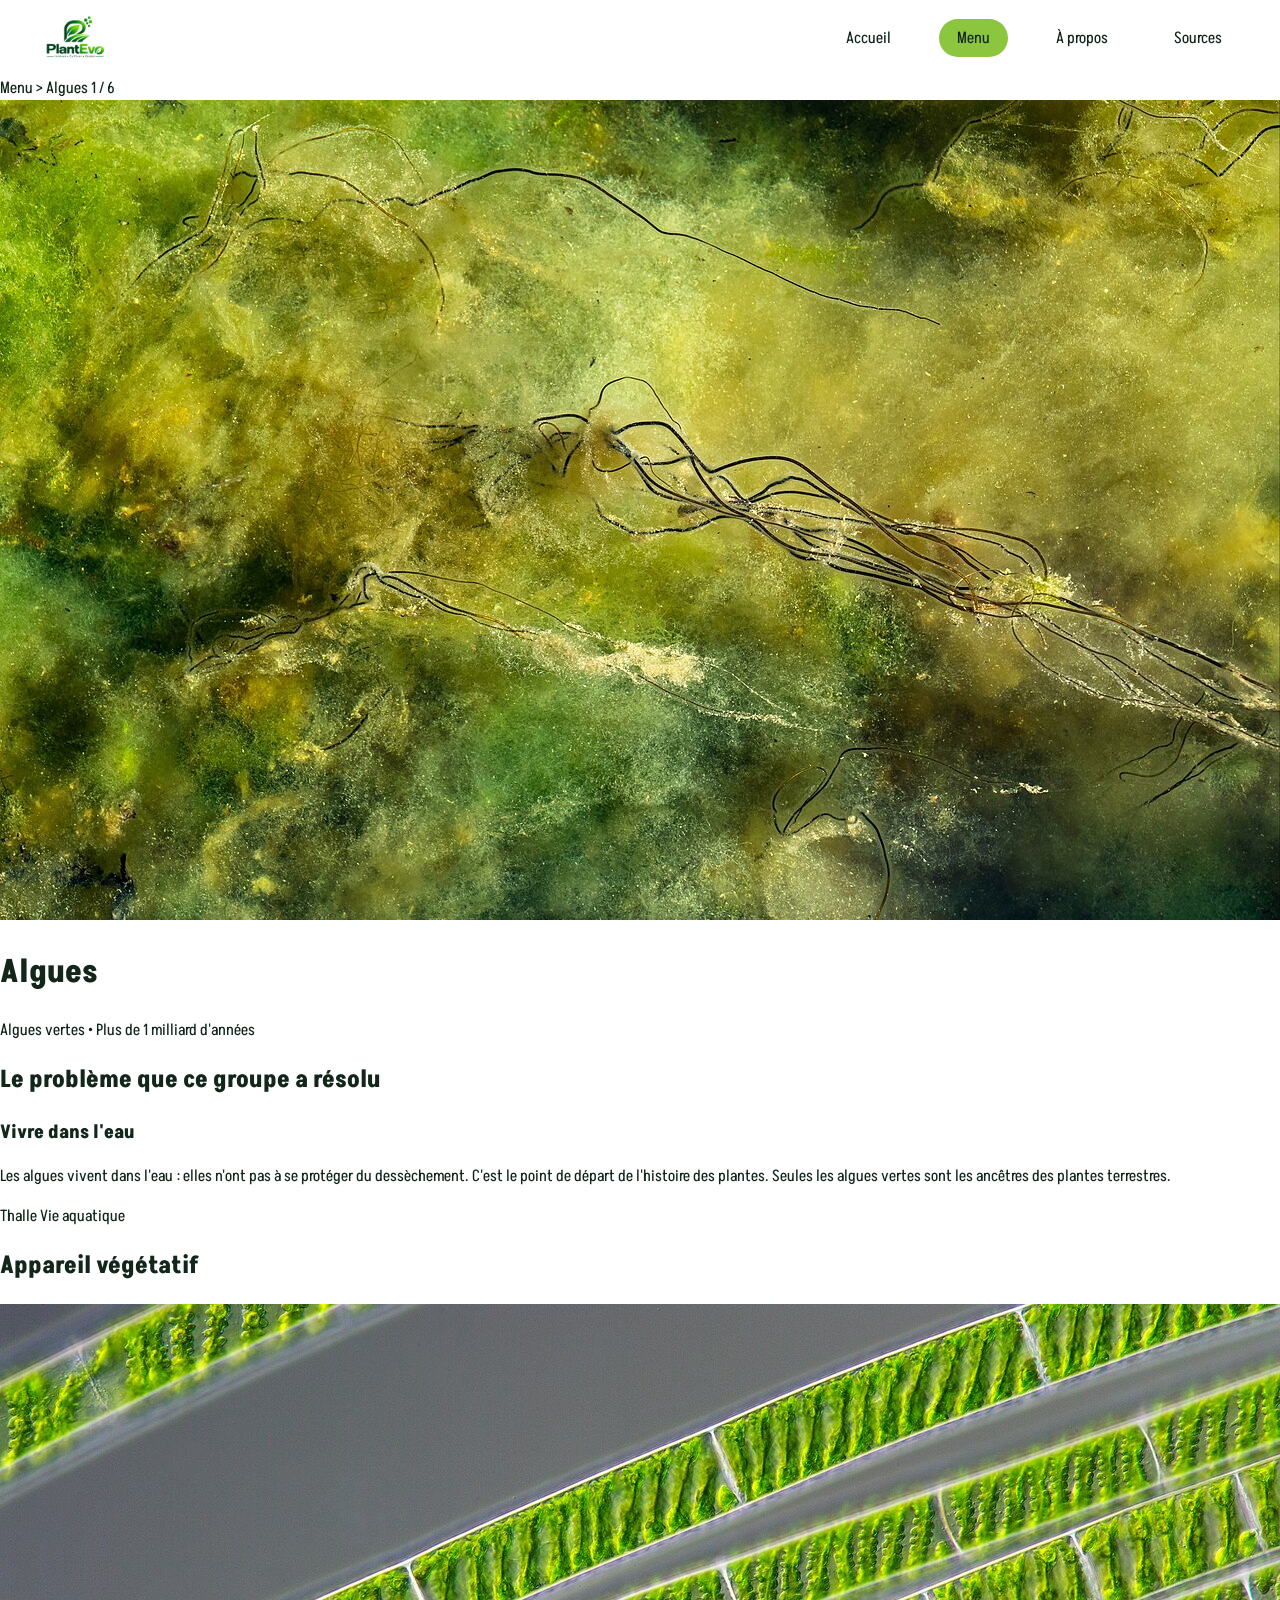
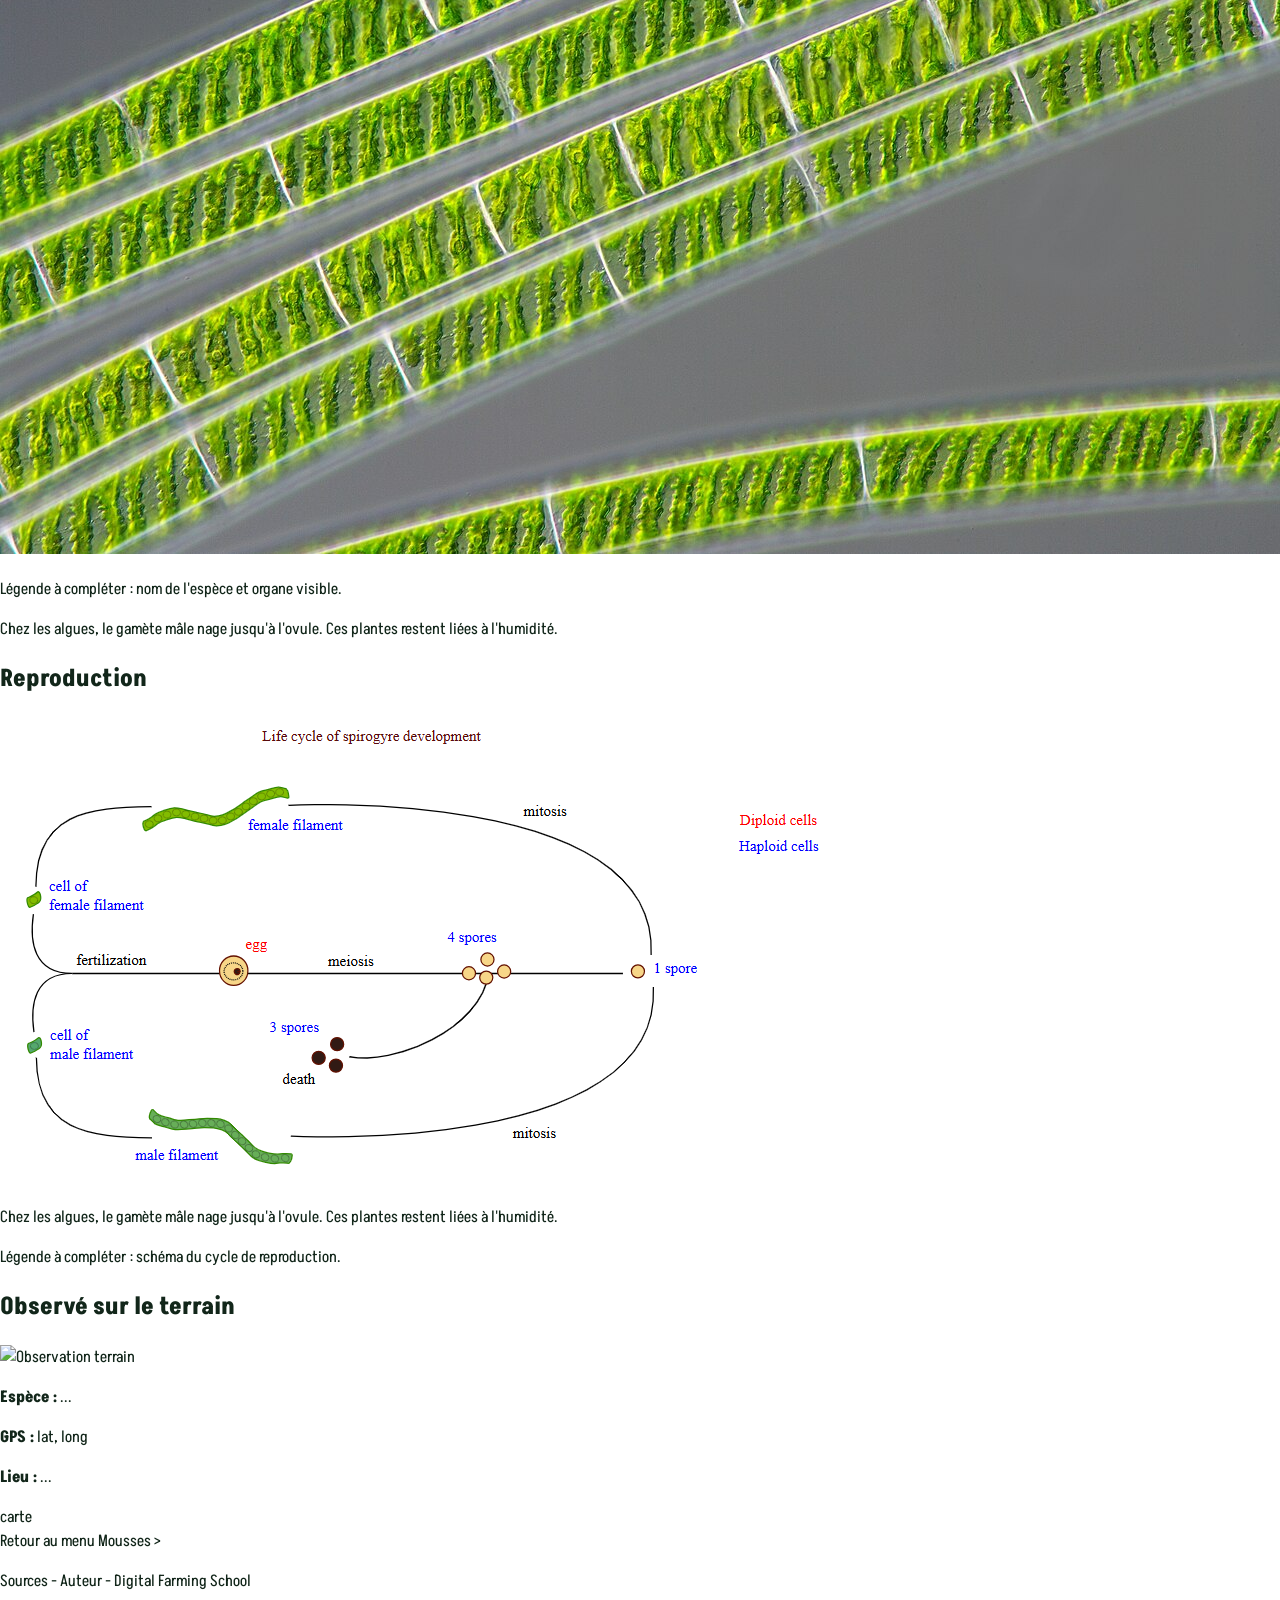
==== pages/algues.html @ 65aac715 "Création de la page des Algues (html) et ajout de style (header)" ====
<!DOCTYPE html>
<html lang="fr">
<head>
    <meta charset="UTF-8">
    <meta name="viewport" content="width=device-width, initial-scale=1.0">
    <title>PlantEvo Viewer - Algues</title>
    <link rel="stylesheet" href="../css/style.css"/>
    <link href="https://fonts.googleapis.com/css2?family=Akshar:wght@300;400;500;600;700&display=swap" rel="stylesheet">
</head>
<body>
    <header class="entete">
        <a href="../index.html" class="logo">
            <img src="../image/accueil/Logo éco-agritech PlantEvo transparent.png" alt="PlantEvo">
        </a>
        <nav class="navigation">
            <ul class="nav_barre">
                <li><a href="../index.html">Accueil</a></li>
                <li><a href="../index.html#menu" aria-current="page">Menu</a></li>
                <li><a href="../index.html#a_propos">À propos</a></li>
                <li><a href="../index.html#sources">Sources</a></li>
            </ul>
        </nav>
    </header>
    <div class="bandeau-ariane">
        <div class="entete-ariane">
            <span class="chemin-navigation">Menu > Algues</span>
            <span class="compteur-etape">1 / 6</span>
        </div>
    </div>
    <div class="banniere-detail">
        <img src="../image/algues/algues.jpg" alt="Algues" class="image-fond-detail">
        <div class="contenu-banniere-detail">
            <h1>Algues</h1>
            <p>Algues vertes • Plus de 1 milliard d'années</p>
        </div>
    </div>
    <main class="conteneur-page-detail">
        <section class="section-detail">
            <h2>Le problème que ce groupe a résolu</h2>
            <h3>Vivre dans l'eau</h3>
            <div class="grille-probleme">
                <p class="texte-explicatif">
                    Les algues vivent dans l'eau : elles n'ont pas à se protéger du dessèchement. C'est le point de départ de l'histoire des plantes. Seules les algues vertes sont les ancêtres des plantes terrestres.
                </p>
                <div class="liste-badges-droite">
                    <span class="badge-vert-plein">Thalle</span>
                    <span class="badge-vert-plein">Vie aquatique</span>
                </div>
            </div>
        </section>
        <section class="section-detail">
            <h2>Appareil végétatif</h2>
            <div class="carte-illustration">
                <img src="../image/algues/thalle.jpg" alt="Appareil végétatif des algues" class="image-illustration">
            </div>
            <p class="legende-image">Légende à compléter : nom de l'espèce et organe visible.</p>
            <p class="texte-explicatif texte-marge">
                Chez les algues, le gamète mâle nage jusqu'à l'ovule. Ces plantes restent liées à l'humidité.
            </p>
        </section>
        <section class="section-detail">
            <h2>Reproduction</h2>
            <div class="grille-reproduction">
                <div class="carte-illustration-reproduction">
                    <img src="../image/algues/cycle-reproducteur-algue.png" alt="Reproduction des algues" class="image-illustration">
                </div>
                <p class="texte-explicatif">
                    Chez les algues, le gamète mâle nage jusqu'à l'ovule. Ces plantes restent liées à l'humidité.
                </p>
            </div>
            <p class="legende-image legende-marge">Légende à compléter : schéma du cycle de reproduction.</p>
        </section>
        <section class="section-detail">
            <h2>Observé sur le terrain</h2>
            <div class="grille-terrain">
                <div class="carte-illustration">
                    <img src="../image/accueil/algues.jpg" alt="Observation terrain" class="image-illustration">
                </div>
                <div class="carte-infos-terrain">
                    <p><strong>Espèce :</strong> ...</p>
                    <p><strong>GPS :</strong> lat, long</p>
                    <p><strong>Lieu :</strong> ...</p>
                </div>
            </div>
            <div class="carte-fictive-bleue">
                <span>carte</span>
            </div>
        </section>
    </main>
    <footer class="pied-page">
        <div class="liens-navigation-bas">
            <a href="../index.html#menu" class="bouton-bas">Retour au menu</a>
            <a href="mousses.html" class="bouton-bas">Mousses &gt;</a>
        </div>
        <p>
            <span>Sources</span> - 
            <span>Auteur</span> - 
            <span>Digital Farming School</span>
        </p>
    </footer>
</body>
</html>
---- css/style.css ----
html {
    scroll-behavior: smooth;
    scroll-padding-top: 90px;
}
body {
    font-family: "Akshar", sans-serif;
    color: #12261A;
    line-height: 1.5;
    margin: 0;
    padding: 0;
}
a {
    text-decoration: none;
    color: inherit;
}
.entete {
    display: flex;
    position: sticky;
    background-color: white;
    top: 0;
    z-index: 1000;
    justify-content: space-between;
    align-items: center;
    padding: 15px 40px;
}
.logo {
    display: flex;
    align-items: center;
}
.logo img {
    width: auto;
    height: 46px;
    object-fit: contain;
}
.navigation {
    display: flex;
}
.nav_barre a {
    padding: 8px 18px;
    border-radius: 50px;
    transition: background-color 0.25s ease, color 0.25s ease; 
}
.nav_barre {
    display: flex;
    list-style: none;
    gap: 30px;
    align-items: center;
    margin: 0;
    padding: 0;
}
.nav_barre a:hover {
    background-color: #eef5e6;
    border-radius: 50px;
}
.nav_barre a[aria-current] {
    background-color: #8CC63E;
    border-radius: 50px;
}
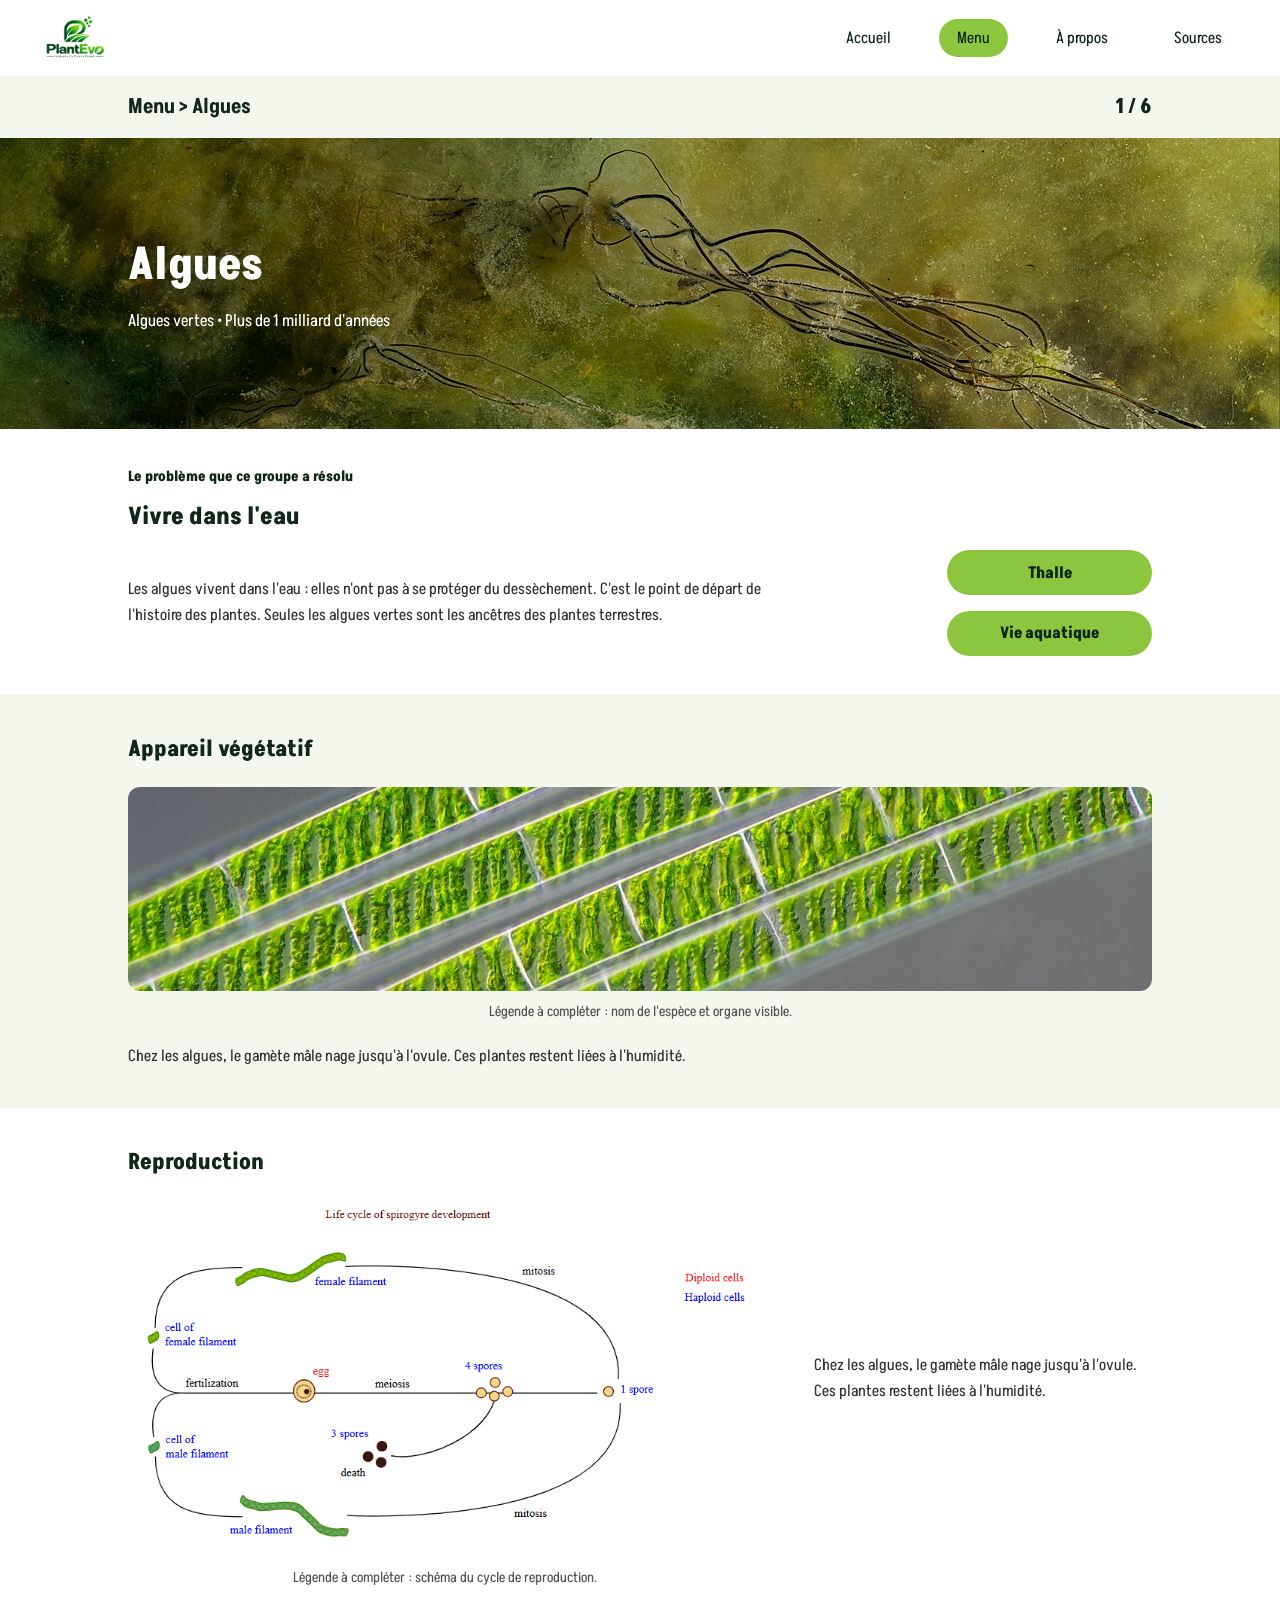
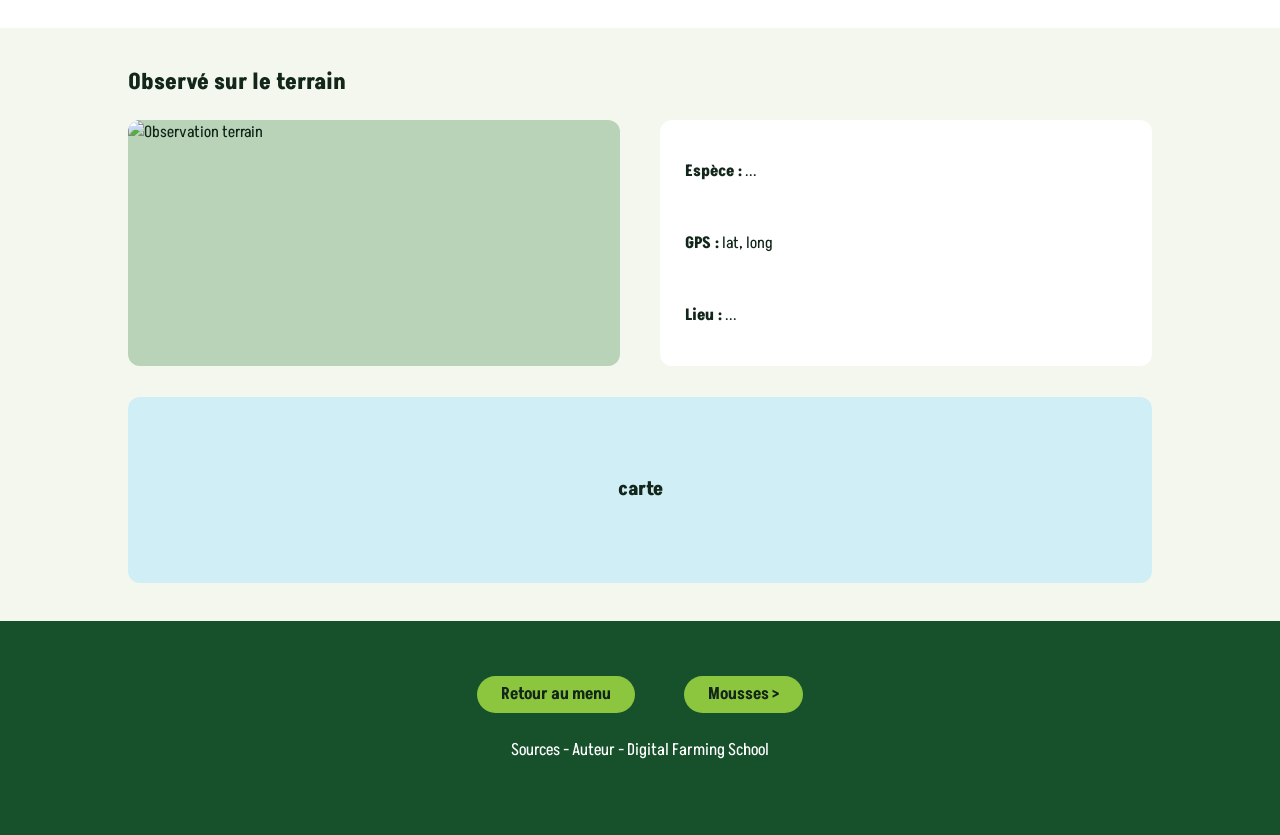
==== commit caa674f8: "Ajout de style (style.css)" ====
--- a/pages/algues.html
+++ b/pages/algues.html
@@ -23,7 +23,7 @@
     </header>
     <div class="bandeau-ariane">
         <div class="entete-ariane">
-            <span class="chemin-navigation">Menu > Algues</span>
+            <span class="chemin-navigation"><a href="../index.html#menu">Menu</a> &gt; Algues</span>
             <span class="compteur-etape">1 / 6</span>
         </div>
     </div>
@@ -35,7 +35,7 @@
         </div>
     </div>
     <main class="conteneur-page-detail">
-        <section class="section-detail">
+        <section class="section-simple">
             <h2>Le problème que ce groupe a résolu</h2>
             <h3>Vivre dans l'eau</h3>
             <div class="grille-probleme">
@@ -90,7 +90,7 @@
     <footer class="pied-page">
         <div class="liens-navigation-bas">
             <a href="../index.html#menu" class="bouton-bas">Retour au menu</a>
-            <a href="mousses.html" class="bouton-bas">Mousses &gt;</a>
+            <a href="./mousses.html" class="bouton-bas">Mousses &gt;</a>
         </div>
         <p>
             <span>Sources</span> - 
--- a/css/style.css
+++ b/css/style.css
@@ -55,4 +55,508 @@
 .nav_barre a[aria-current] {
     background-color: #8CC63E;
     border-radius: 50px;
-}+}
+.section-banniere {
+    position: relative;
+    padding-bottom: 50px;
+}
+.banniere-image {
+    position: relative;
+    width: 100%;
+    min-height: 420px;
+    display: flex;
+    align-items: center;
+    overflow: hidden;
+}
+.image-fond {
+    position: absolute;
+    inset: 0;
+    width: 100%;
+    height: 100%;
+    object-fit: cover;
+    z-index: 1;
+}
+.banniere-image::after {
+    content: "";
+    position: absolute;
+    inset: 0;
+    background: rgba(15, 20, 15, 0.45);
+    z-index: 2;
+}
+.conteneur-banniere {
+    position: relative;
+    z-index: 3;
+    color: #ffffff;
+    max-width: 800px;
+    padding: 40px 60px;
+}
+.etiquette-contour {
+    display: inline-block;
+    border: 1.5px solid #ffffff;
+    padding: 6px 18px;
+    border-radius: 50px;
+    font-size: 0.9rem;
+    font-weight: 500;
+    margin-bottom: 16px;
+}
+.conteneur-banniere h1 {
+    font-size: 2.8rem;
+    font-weight: 700;
+    margin-bottom: 14px;
+}
+.conteneur-banniere p {
+    font-size: 1rem;
+    line-height: 1.5;
+    margin-bottom: 24px;
+    max-width: 580px;
+}
+.bouton-voyage {
+    display: inline-block;
+    background-color: #8CC63E;
+    color: #12261A;
+    font-weight: 700;
+    padding: 12px 28px;
+    border-radius: 50px;
+    transition: background-color 0.25s ease, transform 0.25s ease;
+}
+.bouton-voyage:hover {
+    background-color: #7bb332;
+    transform: translateY(-2px);
+}
+.grille-statistiques {
+    position: relative;
+    z-index: 4;
+    max-width: 1100px;
+    margin: -50px auto 0 auto;
+    display: grid;
+    grid-template-columns: repeat(3, 1fr);
+    gap: 30px;
+    padding: 0 20px;
+}
+.carte-stat {
+    background-color: #ffffff;
+    border: 1px solid #d5e0d2;
+    border-radius: 16px;
+    padding: 30px 20px;
+    text-align: center;
+    box-shadow: 0 8px 24px rgba(0, 0, 0, 0.06);
+}
+.chiffre-stat {
+    display: block;
+    font-size: 1.6rem;
+    font-weight: 700;
+    color: #12261A;
+    margin-bottom: 6px;
+}
+.texte-stat {
+    font-size: 0.92rem;
+    color: #555555;
+}
+.pastille-titre {
+    display: inline-block;
+    background-color: #C2D9BF;
+    color: #12261A;
+    font-weight: 700;
+    padding: 10px 38px;
+    border-radius: 50px;
+    margin-bottom: 22px;
+}
+.section-menu {
+    max-width: 1140px;
+    margin: 0 auto;
+    padding: 40px 40px 60px;
+}
+.section-menu h2 {
+    font-size: 1.7rem;
+    margin-bottom: 6px;
+}
+.sous-titre {
+    color: #4a554b;
+    margin-bottom: 28px;
+}
+.grille-etapes {
+    display: grid;
+    grid-template-columns: repeat(6, 1fr);
+    gap: 16px;
+}
+.carte-etape {
+    display: flex;
+    flex-direction: column;
+    border: 1.5px solid #8CC63E;
+    border-radius: 16px;
+    padding: 10px 10px 16px;
+    background-color: #ffffff;
+    transition: transform 0.3s ease, box-shadow 0.3s ease, border-color 0.3s ease;
+}
+.carte-etape:hover {
+    transform: translateY(-8px);
+    border-color: #17512C;
+    box-shadow: 0 12px 24px rgba(23, 81, 44, 0.14);
+}
+.image-etape {
+    width: 100%;
+    height: 150px;
+    object-fit: cover;
+    background-color: #B9D3B8;
+    border-radius: 10px;
+    margin-bottom: 12px;
+    transition: transform 0.3s ease;
+}
+.carte-etape:hover .image-etape {
+    transform: scale(1.03);
+}
+.numero-etape {
+    width: 28px;
+    height: 28px;
+    border-radius: 50%;
+    background-color: #8CC63E;
+    color: #12261A;
+    font-weight: 700;
+    font-size: 0.9rem;
+    display: flex;
+    align-items: center;
+    justify-content: center;
+    margin-bottom: 10px;
+    transition: background-color 0.3s ease, color 0.3s ease;
+}
+.carte-etape:hover .numero-etape {
+    background-color: #17512C;
+    color: #ffffff;
+}
+.carte-etape h3 {
+    font-size: 1rem;
+    margin-bottom: 8px;
+}
+.description-etape {
+    font-size: 0.85rem;
+    color: #333333;
+    margin-bottom: 14px;
+    flex-grow: 1;
+}
+.badge-age {
+    display: inline-block;
+    background-color: #C2D9BF;
+    color: #12261A;
+    font-size: 0.72rem;
+    font-weight: 600;
+    padding: 4px 10px;
+    border-radius: 50px;
+    align-self: flex-start;
+}
+.zone-fleche {
+    margin-top: 32px;
+    text-align: center;
+}
+.ligne-fleche {
+    position: relative;
+    width: 82%;
+    height: 2px;
+    background-color: #12261A;
+    margin: 0 auto 8px;
+}
+.ligne-fleche::after {
+    content: "";
+    position: absolute;
+    right: 0;
+    top: -4px;
+    width: 10px;
+    height: 10px;
+    border-top: 2px solid #12261A;
+    border-right: 2px solid #12261A;
+    transform: rotate(45deg);
+}
+.zone-fleche p {
+    font-size: 0.9rem;
+    font-weight: 500;
+}
+.section-apropos {
+    background-color: #F3F7EE;
+    padding: 50px 80px 65px;
+}
+.section-apropos h2 {
+    font-size: 1.7rem;
+    margin-bottom: 24px;
+}
+.grille-pourquoi {
+    display: grid;
+    grid-template-columns: repeat(3, 1fr);
+    gap: 28px;
+    margin-bottom: 42px;
+}
+.carte-pourquoi {
+    background-color: #ffffff;
+    border: 1.5px solid #8CC63E;
+    border-radius: 16px;
+    padding: 24px;
+}
+.entete-pourquoi {
+    display: flex;
+    align-items: center;
+    gap: 14px;
+    margin-bottom: 12px;
+}
+.point-vert {
+    width: 24px;
+    height: 24px;
+    border-radius: 50%;
+    background-color: #8CC63E;
+    flex-shrink: 0;
+}
+.carte-pourquoi p {
+    padding-left: 38px;
+    font-size: 0.95rem;
+    color: #333333;
+}
+.liste-marche {
+    display: flex;
+    gap: 70px;
+    padding-left: 30px;
+}
+.etape-marche {
+    display: flex;
+    align-items: center;
+    gap: 14px;
+    font-weight: 500;
+}
+.numero-sombre {
+    width: 32px;
+    height: 32px;
+    border-radius: 50%;
+    background-color: #17512C;
+    color: #ffffff;
+    display: flex;
+    align-items: center;
+    justify-content: center;
+    font-weight: 700;
+}
+.pied-page {
+    background-color: #17512C;
+    color: #ffffff;
+    text-align: center;
+    padding: 55px 20px;
+    font-size: 1.05rem;
+}
+.conteneur-page-detail { padding: 0; }
+
+/* ---------- Fil d'Ariane ---------- */
+.bandeau-ariane { background-color: #F3F7EE; }
+.entete-ariane {
+    display: flex;
+    justify-content: space-between;
+    align-items: center;
+    padding: 1.2% 10%;
+    font-size: 130%;
+    font-weight: 600;
+    color: #12261A;
+}
+.chemin-navigation a {
+    border-bottom: 2px solid transparent;
+    transition: border-color 0.25s ease, color 0.25s ease;
+}
+.chemin-navigation a:hover {
+    color: #17512C;
+    border-bottom-color: #8CC63E;
+}
+.compteur-etape { font-weight: 700; }
+
+/* ---------- Bannière ---------- */
+.banniere-detail {
+    position: relative;
+    display: flex;
+    align-items: center;
+    aspect-ratio: 4.4 / 1;
+    min-height: 220px;
+    overflow: hidden;
+}
+.image-fond-detail {
+    position: absolute;
+    inset: 0;
+    width: 100%;
+    height: 100%;
+    object-fit: cover;
+}
+.banniere-detail::after {
+    content: "";
+    position: absolute;
+    inset: 0;
+    background: linear-gradient(90deg, rgba(0,0,0,0.6) 0%, rgba(0,0,0,0.15) 100%);
+}
+.contenu-banniere-detail {
+    position: relative;
+    z-index: 1;
+    width: 100%;
+    padding: 0 10%;
+    color: #ffffff;
+}
+.contenu-banniere-detail h1 {
+    font-size: 280%;
+    font-weight: 700;
+    margin: 0 0 1%;
+}
+.contenu-banniere-detail p { font-size: 105%; margin: 0; }
+
+/* ---------- Sections (bandes pleine largeur) ---------- */
+.section-simple,
+.section-detail {
+    padding: 3% 10%;
+    margin: 0;
+    background-color: #ffffff;
+}
+.section-detail:nth-of-type(even) { background-color: #F3F7EE; }
+
+.section-simple h2 {
+    font-size: 90%;
+    font-weight: 700;
+    margin: 0 0 1%;
+}
+.section-simple h3 {
+    font-size: 150%;
+    font-weight: 700;
+    margin: 0 0 1.5%;
+}
+.section-detail h2 {
+    font-size: 140%;
+    font-weight: 700;
+    color: #12261A;
+    margin: 0 0 2%;
+}
+.colonne-texte {
+    display: flex;
+    flex-direction: column;
+    justify-content: center;
+}
+.texte-explicatif {
+    font-size: 100%;
+    line-height: 1.6;
+    color: #333333;
+    margin: 0;
+}
+.contre-exemple {
+    font-size: 90%;
+    line-height: 1.6;
+    color: #333333;
+    background-color: #F3F7EE;
+    border-left: 4px solid #8CC63E;
+    border-radius: 8px;
+    padding: 4%;
+    margin: 4% 0 0;
+}
+.texte-marge { margin-top: 2%; }
+
+/* ---------- Le problème résolu : texte + badges ---------- */
+.grille-probleme {
+    display: grid;
+    grid-template-columns: 65% 20%;
+    justify-content: space-between;
+    align-items: center;
+}
+.liste-badges-droite { display: flex; flex-direction: column; }
+.badge-vert-plein {
+    background-color: #8CC63E;
+    color: #12261A;
+    font-weight: 700;
+    text-align: center;
+    padding: 5% 0;
+    border-radius: 50px;
+}
+.badge-vert-plein + .badge-vert-plein { margin-top: 8%; }
+.carte-illustration {
+    width: 100%;
+    aspect-ratio: 5 / 1;
+    border-radius: 12px;
+    overflow: hidden;
+    background-color: #B9D3B8;
+}
+.image-illustration {
+    width: 100%;
+    height: 100%;
+    object-fit: cover;
+}
+.legende-image {
+    text-align: center;
+    font-size: 90%;
+    color: #555555;
+    margin: 1% 0 0;
+}
+.grille-reproduction {
+    display: grid;
+    grid-template-columns: 62% 33%;
+    justify-content: space-between;
+    align-items: center;
+}
+.carte-illustration-reproduction .image-illustration {
+    height: auto;
+    object-fit: contain;
+}
+.legende-marge { width: 62%; margin-top: 1%; } /* centrée sous le schéma */
+.grille-terrain {
+    display: grid;
+    grid-template-columns: 48% 48%;
+    justify-content: space-between;
+}
+.grille-terrain .carte-illustration { aspect-ratio: 2 / 1; }
+.carte-infos-terrain {
+    display: flex;
+    flex-direction: column;
+    justify-content: space-around;
+    background-color: #ffffff;
+    border-radius: 12px;
+    padding: 3% 5%;
+}
+.carte-infos-terrain p { margin: 0; }
+.carte-fictive-bleue {
+    display: grid;
+    place-items: center;
+    aspect-ratio: 5.5 / 1;
+    margin-top: 3%;
+    background-color: #D0EEF5;
+    border-radius: 12px;
+    font-size: 120%;
+    font-weight: 700;
+}
+.liens-navigation-bas {
+    display: flex;
+    justify-content: center;
+    flex-wrap: wrap;
+    gap: 10px 4%;
+    margin-bottom: 2%;
+}
+.bouton-bas {
+    background-color: #8CC63E;
+    color: #12261A;
+    font-weight: 600;
+    padding: 6px 24px;
+    border-radius: 50px;
+    transition: background-color 0.25s ease;
+}
+.bouton-bas:hover { background-color: #ffffff; }
+@media (max-width: 768px) {
+    .entete-ariane { padding: 3% 5%; }
+    .banniere-detail { aspect-ratio: 2 / 1; }
+    .contenu-banniere-detail { padding: 0 5%; }
+    .contenu-banniere-detail h1 { font-size: 200%; }
+
+    .section-simple,
+    .section-detail { padding: 6% 5%; }
+
+    .grille-probleme,
+    .grille-reproduction,
+    .grille-terrain { grid-template-columns: 100%; }
+
+    .grille-probleme .liste-badges-droite {
+        flex-direction: row;
+        flex-wrap: wrap;
+        gap: 10px 3%;
+        margin-top: 4%;
+    }
+    .badge-vert-plein,
+    .badge-vert-plein + .badge-vert-plein { padding: 2% 6%; margin-top: 0; }
+
+    .grille-reproduction > :last-child,
+    .grille-terrain > :last-child { margin-top: 4%; }
+
+    .carte-illustration { aspect-ratio: 3 / 1; }
+    .grille-terrain .carte-illustration { aspect-ratio: 2 / 1; }
+    .legende-marge { width: 100%; }
+    .carte-fictive-bleue { aspect-ratio: 3 / 1; }
+}
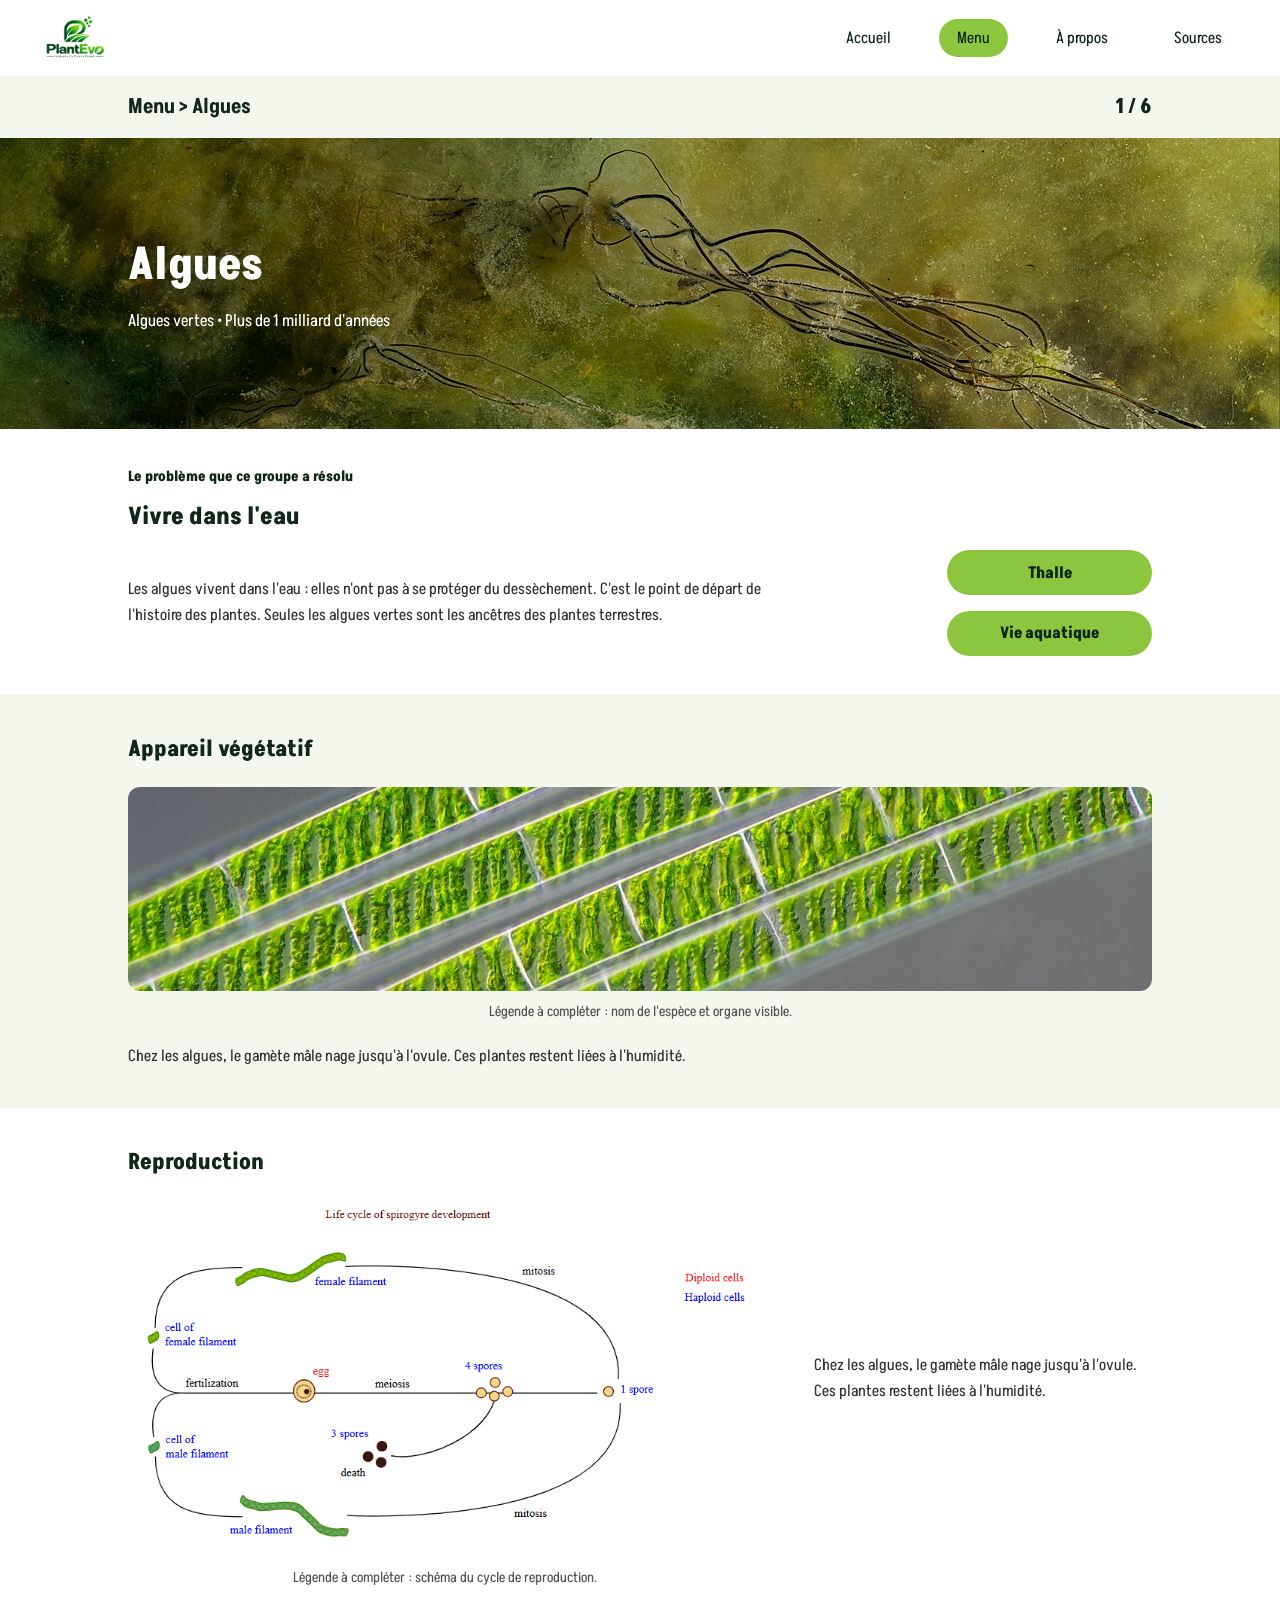
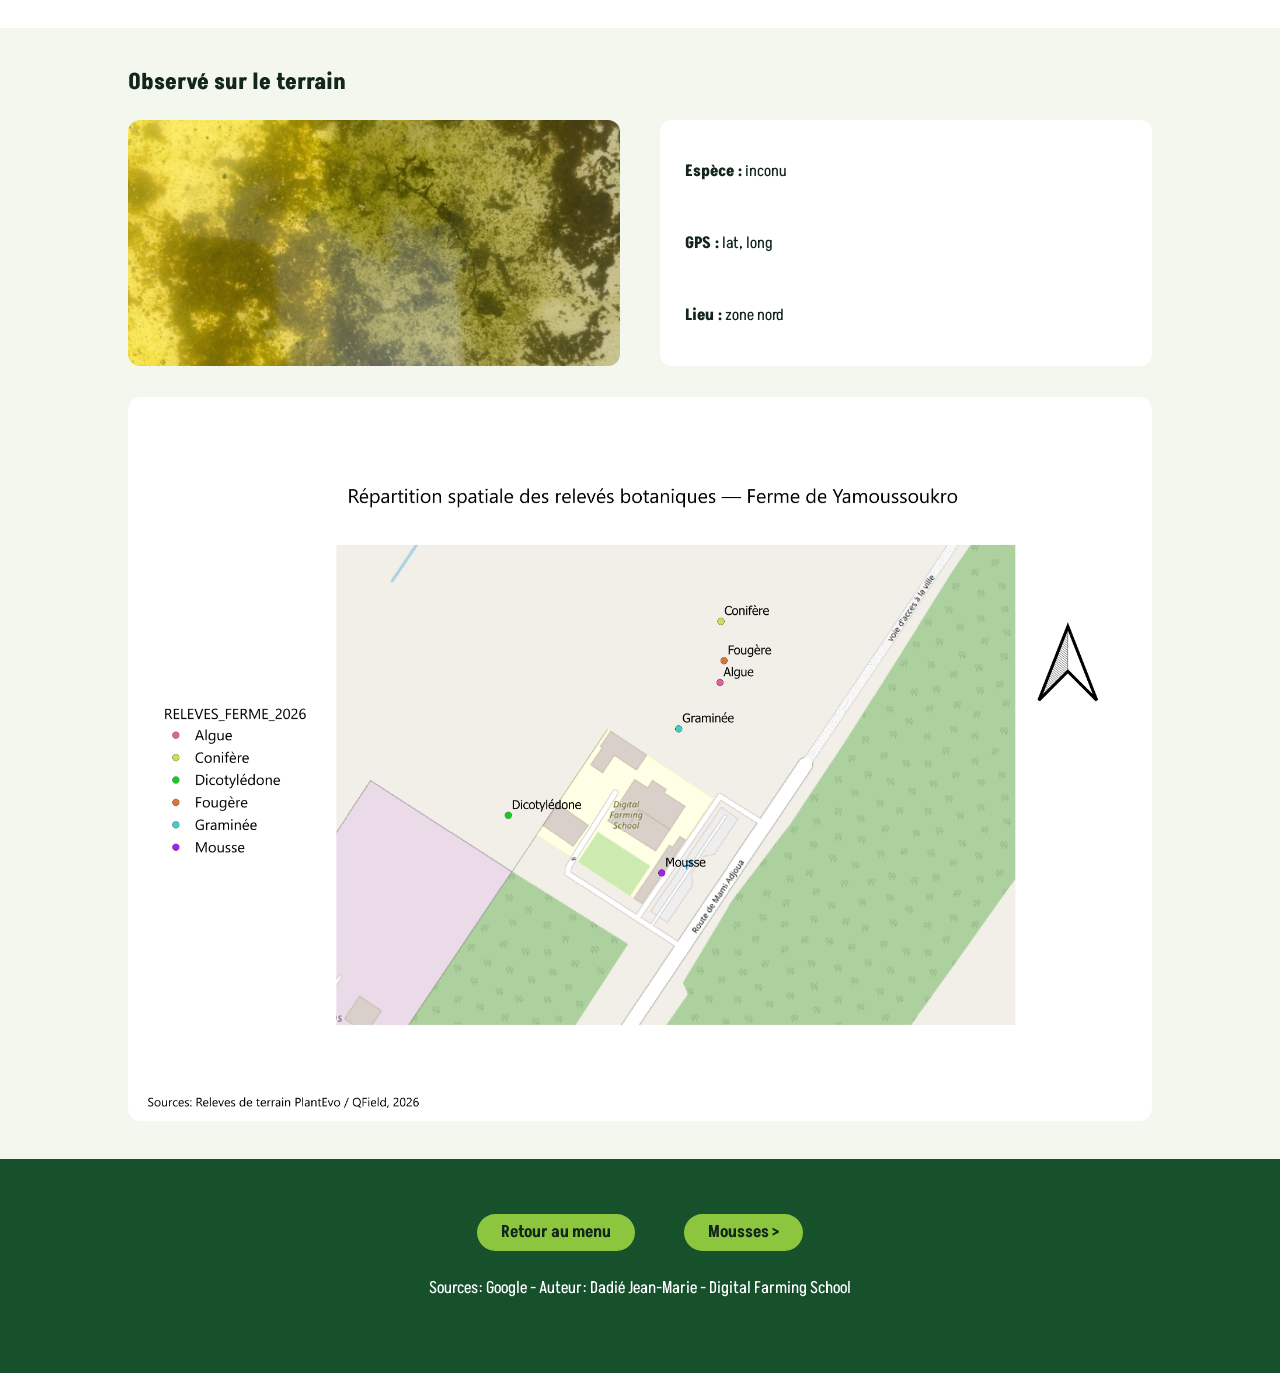
==== commit 2fecce4d: "Correction et finalisation du site statique" ====
--- a/pages/algues.html
+++ b/pages/algues.html
@@ -74,16 +74,18 @@
             <h2>Observé sur le terrain</h2>
             <div class="grille-terrain">
                 <div class="carte-illustration">
-                    <img src="../image/accueil/algues.jpg" alt="Observation terrain" class="image-illustration">
+                    <img src="../image/algues/algue.jpg" alt="Observation terrain" class="image-illustration">
                 </div>
                 <div class="carte-infos-terrain">
-                    <p><strong>Espèce :</strong> ...</p>
+                    <p><strong>Espèce :</strong> inconu</p>
                     <p><strong>GPS :</strong> lat, long</p>
-                    <p><strong>Lieu :</strong> ...</p>
+                    <p><strong>Lieu :</strong> zone nord</p>
                 </div>
             </div>
             <div class="carte-fictive-bleue">
-                <span>carte</span>
+                <span>
+                    <img src="../sig/cartes/PlantEvo_carte.png" alt="carte">
+                </span>
             </div>
         </section>
     </main>
@@ -93,8 +95,8 @@
             <a href="./mousses.html" class="bouton-bas">Mousses &gt;</a>
         </div>
         <p>
-            <span>Sources</span> - 
-            <span>Auteur</span> - 
+            <span>Sources: Google</span> - 
+            <span>Auteur: Dadié Jean-Marie</span> - 
             <span>Digital Farming School</span>
         </p>
     </footer>
--- a/css/style.css
+++ b/css/style.css
@@ -1,3 +1,4 @@
+/* Base de la page */
 html {
     scroll-behavior: smooth;
     scroll-padding-top: 90px;
@@ -9,10 +10,14 @@
     margin: 0;
     padding: 0;
 }
+
+/* Liens */
 a {
     text-decoration: none;
     color: inherit;
 }
+
+/* En-tête (commun aux deux pages) */
 .entete {
     display: flex;
     position: sticky;
@@ -23,6 +28,8 @@
     align-items: center;
     padding: 15px 40px;
 }
+
+/* Logo */
 .logo {
     display: flex;
     align-items: center;
@@ -32,6 +39,8 @@
     height: 46px;
     object-fit: contain;
 }
+
+/* Navigation */
 .navigation {
     display: flex;
 }
@@ -48,14 +57,23 @@
     margin: 0;
     padding: 0;
 }
+
+/* Navigation : survol */
 .nav_barre a:hover {
     background-color: #eef5e6;
     border-radius: 50px;
 }
+
+/* Navigation : page active */
 .nav_barre a[aria-current] {
     background-color: #8CC63E;
     border-radius: 50px;
 }
+
+
+/* ================= PAGE D'ACCUEIL ================= */
+
+/* Bannière d'accueil */
 .section-banniere {
     position: relative;
     padding-bottom: 50px;
@@ -90,6 +108,8 @@
     max-width: 800px;
     padding: 40px 60px;
 }
+
+/* Étiquette de la bannière */
 .etiquette-contour {
     display: inline-block;
     border: 1.5px solid #ffffff;
@@ -99,6 +119,8 @@
     font-weight: 500;
     margin-bottom: 16px;
 }
+
+/* Titre et texte de la bannière */
 .conteneur-banniere h1 {
     font-size: 2.8rem;
     font-weight: 700;
@@ -110,6 +132,8 @@
     margin-bottom: 24px;
     max-width: 580px;
 }
+
+/* Bouton Commencer le voyage */
 .bouton-voyage {
     display: inline-block;
     background-color: #8CC63E;
@@ -123,6 +147,8 @@
     background-color: #7bb332;
     transform: translateY(-2px);
 }
+
+/* Statistiques */
 .grille-statistiques {
     position: relative;
     z-index: 4;
@@ -152,6 +178,8 @@
     font-size: 0.92rem;
     color: #555555;
 }
+
+/* Pastille de titre (Menu, À propos) */
 .pastille-titre {
     display: inline-block;
     background-color: #C2D9BF;
@@ -161,6 +189,8 @@
     border-radius: 50px;
     margin-bottom: 22px;
 }
+
+/* Section Menu */
 .section-menu {
     max-width: 1140px;
     margin: 0 auto;
@@ -174,11 +204,15 @@
     color: #4a554b;
     margin-bottom: 28px;
 }
+
+/* Grille des étapes */
 .grille-etapes {
     display: grid;
     grid-template-columns: repeat(6, 1fr);
     gap: 16px;
 }
+
+/* Carte d'étape */
 .carte-etape {
     display: flex;
     flex-direction: column;
@@ -193,6 +227,8 @@
     border-color: #17512C;
     box-shadow: 0 12px 24px rgba(23, 81, 44, 0.14);
 }
+
+/* Image de l'étape */
 .image-etape {
     width: 100%;
     height: 150px;
@@ -205,6 +241,8 @@
 .carte-etape:hover .image-etape {
     transform: scale(1.03);
 }
+
+/* Numéro de l'étape */
 .numero-etape {
     width: 28px;
     height: 28px;
@@ -223,6 +261,8 @@
     background-color: #17512C;
     color: #ffffff;
 }
+
+/* Titre et description de l'étape */
 .carte-etape h3 {
     font-size: 1rem;
     margin-bottom: 8px;
@@ -233,6 +273,8 @@
     margin-bottom: 14px;
     flex-grow: 1;
 }
+
+/* Badge d'âge */
 .badge-age {
     display: inline-block;
     background-color: #C2D9BF;
@@ -243,6 +285,8 @@
     border-radius: 50px;
     align-self: flex-start;
 }
+
+/* Flèche de l'eau à la terre */
 .zone-fleche {
     margin-top: 32px;
     text-align: center;
@@ -269,6 +313,8 @@
     font-size: 0.9rem;
     font-weight: 500;
 }
+
+/* Section À propos */
 .section-apropos {
     background-color: #F3F7EE;
     padding: 50px 80px 65px;
@@ -277,6 +323,8 @@
     font-size: 1.7rem;
     margin-bottom: 24px;
 }
+
+/* Pourquoi ce projet */
 .grille-pourquoi {
     display: grid;
     grid-template-columns: repeat(3, 1fr);
@@ -307,6 +355,8 @@
     font-size: 0.95rem;
     color: #333333;
 }
+
+/* Comment ça marche */
 .liste-marche {
     display: flex;
     gap: 70px;
@@ -329,6 +379,8 @@
     justify-content: center;
     font-weight: 700;
 }
+
+/* Pied de page (commun aux deux pages) */
 .pied-page {
     background-color: #17512C;
     color: #ffffff;
@@ -336,9 +388,14 @@
     padding: 55px 20px;
     font-size: 1.05rem;
 }
+
+
+/* ================= PAGES DÉTAIL (Algues, Mousses, ...) ================= */
+
+/* Conteneur de la page */
 .conteneur-page-detail { padding: 0; }
 
-/* ---------- Fil d'Ariane ---------- */
+/* Fil d'ariane */
 .bandeau-ariane { background-color: #F3F7EE; }
 .entete-ariane {
     display: flex;
@@ -349,6 +406,8 @@
     font-weight: 600;
     color: #12261A;
 }
+
+/* Fil d'ariane : lien Menu */
 .chemin-navigation a {
     border-bottom: 2px solid transparent;
     transition: border-color 0.25s ease, color 0.25s ease;
@@ -357,9 +416,11 @@
     color: #17512C;
     border-bottom-color: #8CC63E;
 }
+
+/* Fil d'ariane : compteur d'étape */
 .compteur-etape { font-weight: 700; }
 
-/* ---------- Bannière ---------- */
+/* Bannière de la page détail */
 .banniere-detail {
     position: relative;
     display: flex;
@@ -381,6 +442,8 @@
     inset: 0;
     background: linear-gradient(90deg, rgba(0,0,0,0.6) 0%, rgba(0,0,0,0.15) 100%);
 }
+
+/* Titre et sous-titre de la bannière détail */
 .contenu-banniere-detail {
     position: relative;
     z-index: 1;
@@ -395,7 +458,7 @@
 }
 .contenu-banniere-detail p { font-size: 105%; margin: 0; }
 
-/* ---------- Sections (bandes pleine largeur) ---------- */
+/* Sections (bandes pleine largeur) */
 .section-simple,
 .section-detail {
     padding: 3% 10%;
@@ -404,6 +467,7 @@
 }
 .section-detail:nth-of-type(even) { background-color: #F3F7EE; }
 
+/* Titres des sections */
 .section-simple h2 {
     font-size: 90%;
     font-weight: 700;
@@ -420,17 +484,23 @@
     color: #12261A;
     margin: 0 0 2%;
 }
+
+/* Colonne de texte (reproduction) */
 .colonne-texte {
     display: flex;
     flex-direction: column;
     justify-content: center;
 }
+
+/* Texte explicatif */
 .texte-explicatif {
     font-size: 100%;
     line-height: 1.6;
     color: #333333;
     margin: 0;
 }
+
+/* Contre-exemple */
 .contre-exemple {
     font-size: 90%;
     line-height: 1.6;
@@ -441,9 +511,11 @@
     padding: 4%;
     margin: 4% 0 0;
 }
+
+/* Marge du texte sous l'image */
 .texte-marge { margin-top: 2%; }
 
-/* ---------- Le problème résolu : texte + badges ---------- */
+/* Le problème résolu : texte + badges */
 .grille-probleme {
     display: grid;
     grid-template-columns: 65% 20%;
@@ -460,6 +532,8 @@
     border-radius: 50px;
 }
 .badge-vert-plein + .badge-vert-plein { margin-top: 8%; }
+
+/* Images d'illustration */
 .carte-illustration {
     width: 100%;
     aspect-ratio: 5 / 1;
@@ -472,12 +546,28 @@
     height: 100%;
     object-fit: cover;
 }
+
+/* Légendes des images */
 .legende-image {
     text-align: center;
     font-size: 90%;
     color: #555555;
     margin: 1% 0 0;
 }
+
+/* Observé sur le terrain : image de la carte */
+.carte-fictive-bleue span {
+    display: block;
+    width: 100%;
+}
+.carte-fictive-bleue img {
+    display: block;
+    width: 100%;
+    height: auto;
+    border-radius: 12px;
+}
+
+/* Reproduction : schéma + texte */
 .grille-reproduction {
     display: grid;
     grid-template-columns: 62% 33%;
@@ -488,13 +578,19 @@
     height: auto;
     object-fit: contain;
 }
+
+/* Reproduction : légende sous le schéma */
 .legende-marge { width: 62%; margin-top: 1%; } /* centrée sous le schéma */
+
+/* Observé sur le terrain : image + infos */
 .grille-terrain {
     display: grid;
     grid-template-columns: 48% 48%;
     justify-content: space-between;
 }
 .grille-terrain .carte-illustration { aspect-ratio: 2 / 1; }
+
+/* Observé sur le terrain : fiche d'infos */
 .carte-infos-terrain {
     display: flex;
     flex-direction: column;
@@ -504,6 +600,8 @@
     padding: 3% 5%;
 }
 .carte-infos-terrain p { margin: 0; }
+
+/* Observé sur le terrain : bloc carte */
 .carte-fictive-bleue {
     display: grid;
     place-items: center;
@@ -514,6 +612,8 @@
     font-size: 120%;
     font-weight: 700;
 }
+
+/* Boutons du pied de page */
 .liens-navigation-bas {
     display: flex;
     justify-content: center;
@@ -530,19 +630,28 @@
     transition: background-color 0.25s ease;
 }
 .bouton-bas:hover { background-color: #ffffff; }
+
+
+/* ================= MOBILE (pages détail) ================= */
 @media (max-width: 768px) {
+    /* Mobile : fil d'ariane */
     .entete-ariane { padding: 3% 5%; }
+
+    /* Mobile : bannière */
     .banniere-detail { aspect-ratio: 2 / 1; }
     .contenu-banniere-detail { padding: 0 5%; }
     .contenu-banniere-detail h1 { font-size: 200%; }
 
+    /* Mobile : sections */
     .section-simple,
     .section-detail { padding: 6% 5%; }
 
+    /* Mobile : grilles en une colonne */
     .grille-probleme,
     .grille-reproduction,
     .grille-terrain { grid-template-columns: 100%; }
 
+    /* Mobile : badges */
     .grille-probleme .liste-badges-droite {
         flex-direction: row;
         flex-wrap: wrap;
@@ -552,9 +661,11 @@
     .badge-vert-plein,
     .badge-vert-plein + .badge-vert-plein { padding: 2% 6%; margin-top: 0; }
 
+    /* Mobile : espaces entre les blocs des grilles */
     .grille-reproduction > :last-child,
     .grille-terrain > :last-child { margin-top: 4%; }
 
+    /* Mobile : images, légende et carte */
     .carte-illustration { aspect-ratio: 3 / 1; }
     .grille-terrain .carte-illustration { aspect-ratio: 2 / 1; }
     .legende-marge { width: 100%; }
